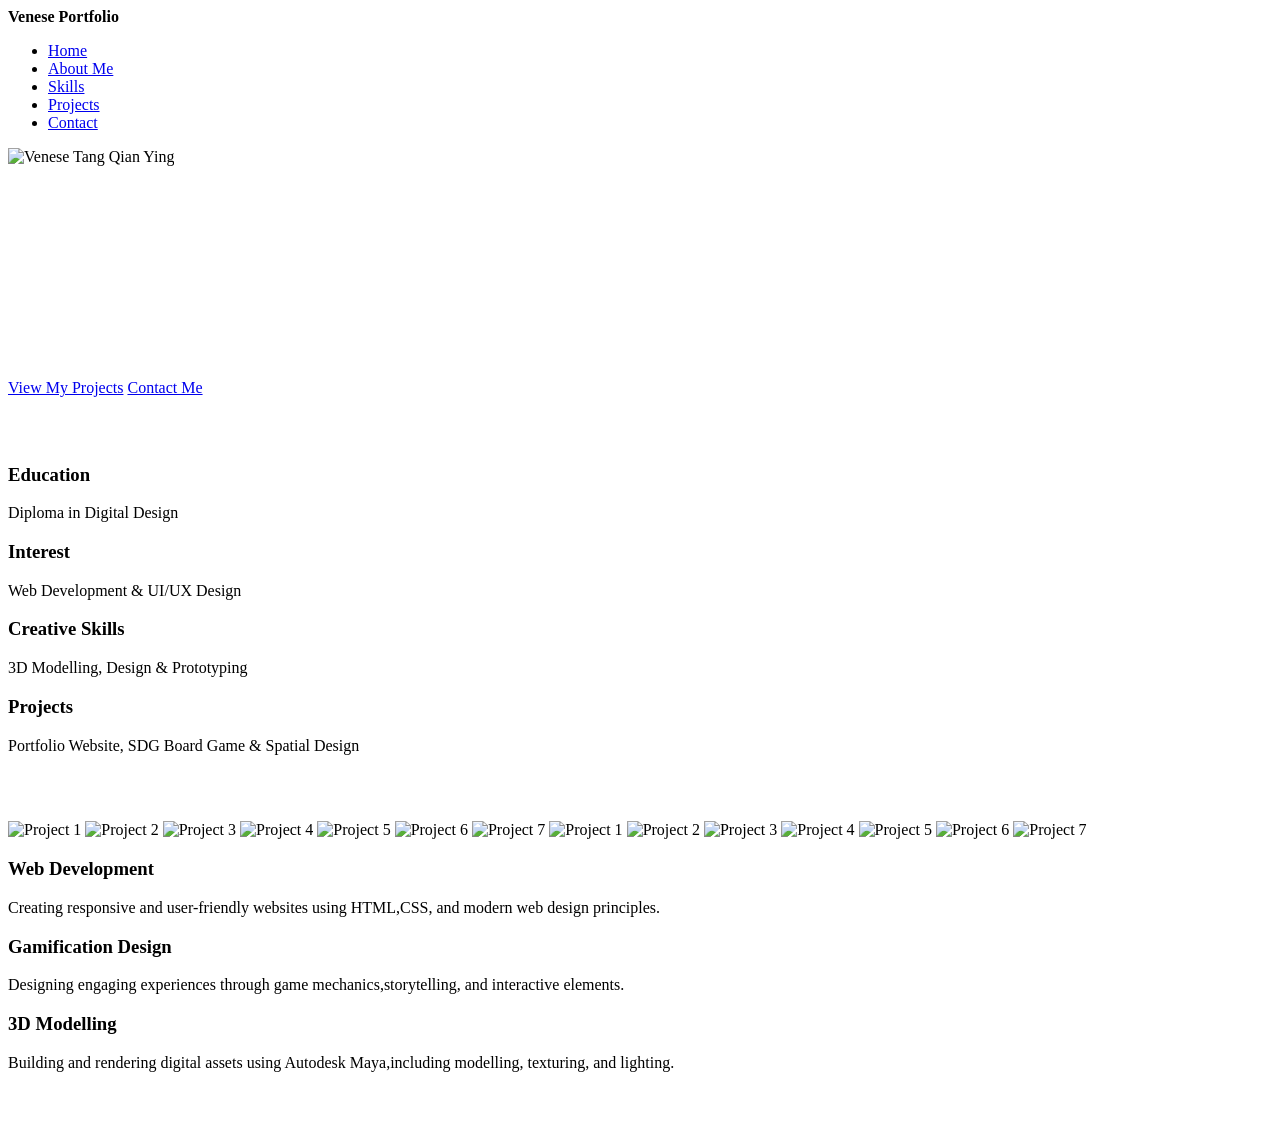
==== index.html @ 3a61f562 "Add files via upload" ====
<!DOCTYPE html>
<html>

<head>
    <title>Venese Portfolio</title>
    <link rel="stylesheet" href="css/style.css">
</head>

<body>

    <nav>
        <div><strong>Venese Portfolio</strong></div>

        <ul>
            <li><a href="index.html">Home</a></li>
            <li><a href="about.html">About Me</a></li>
            <li><a href="skills.html">Skills</a></li>
            <li><a href="projects.html">Projects</a></li>
            <li><a href="contact.html">Contact</a></li>
        </ul>
    </nav>

    <div class="container">

        <!-- Profile Photo -->
        <img src="https://drive.google.com/thumbnail?id=118ywoW-YzQdE_WMt1W-2M6GtYn5sP5jL&sz=w1000"
            alt="Venese Tang Qian Ying" class="profile-pic">

        <!-- Introduction -->
        <h1 class="typing-title" style="color: white;">Hi, I'm Venese</h1>

        <h2 style="color: white;">Digital Design Student & Aspiring Web Developer</h2>

        <p style="color: white;">
            Welcome to my personal portfolio website. I am currently pursuing a Diploma in Digital Design and have a
            strong interest in web development, user experience design, 3D modelling, and digital creativity.
        </p>

        <p style="color: white;">
            Through my academic projects and self-learning journey, I continuously develop my technical and creative
            skills while exploring innovative ways to create engaging digital experiences.
        </p>

        <!-- Buttons -->
        <div class="home-buttons">
            <a class="btn" href="projects.html">View My Projects</a>
            <a class="btn-outline" href="contact.html">Contact Me</a>
        </div>

        <!-- Quick Information -->
        <h2 style="color: white;">Quick Information</h2>

        <div class="info-grid">

            <div class="info-card" style="color: black;">
                <h3>Education</h3>
                <p>Diploma in Digital Design</p>
            </div>

            <div class="info-card" style="color: black;">
                <h3>Interest</h3>
                <p>Web Development & UI/UX Design</p>
            </div>

            <div class="info-card" style="color: black;">
                <h3>Creative Skills</h3>
                <p>3D Modelling, Design & Prototyping</p>
            </div>

            <div class="info-card" style="color: black;">
                <h3>Projects</h3>
                <p>Portfolio Website, SDG Board Game & Spatial Design</p>
            </div>

        </div>

    </div>

    <!-- Highlights -->
    <h2 style="color: white; text-align: center;">What I Do</h2>

    <div class="slider">
        <div class="slide-track">

            <!-- First Set -->
            <img src="https://drive.google.com/thumbnail?id=1QeEW9VCr2vO9DzSqFXHiHbVOhzUhRKcq&sz=w1000" alt="Project 1">
            <img src="https://drive.google.com/thumbnail?id=1vWLcAqC3RbMiVMblybGorfoRTUilL6yx&sz=w1000" alt="Project 2">
            <img src="https://drive.google.com/thumbnail?id=1hRBPiIbOYcpUQiTTBb7l2ttzNnmF0_dG&sz=w1000" alt="Project 3">
            <img src="https://drive.google.com/thumbnail?id=192utRZWGeKHAKlWZVufAhZPVjCO8mm6K&sz=w1000" alt="Project 4">
            <img src="https://drive.google.com/thumbnail?id=1wuuXrYU-xMjxXSxodsRsdSnchEzT-xqG&sz=w1000" alt="Project 5">
            <img src="https://drive.google.com/thumbnail?id=1WGq2Zez9NysBupJLdrsTcGJiHdGychqs&sz=w1000" alt="Project 6">
            <img src="https://drive.google.com/thumbnail?id=1qRtUAQETwH_zWFyH1dz6fNvumj-gXC1E&sz=w1000" alt="Project 7">

            <!-- Duplicate Set -->
            <img src="https://drive.google.com/thumbnail?id=1QeEW9VCr2vO9DzSqFXHiHbVOhzUhRKcq&sz=w1000" alt="Project 1">
            <img src="https://drive.google.com/thumbnail?id=1vWLcAqC3RbMiVMblybGorfoRTUilL6yx&sz=w1000" alt="Project 2">
            <img src="https://drive.google.com/thumbnail?id=1hRBPiIbOYcpUQiTTBb7l2ttzNnmF0_dG&sz=w1000" alt="Project 3">
            <img src="https://drive.google.com/thumbnail?id=192utRZWGeKHAKlWZVufAhZPVjCO8mm6K&sz=w1000" alt="Project 4">
            <img src="https://drive.google.com/thumbnail?id=1wuuXrYU-xMjxXSxodsRsdSnchEzT-xqG&sz=w1000" alt="Project 5">
            <img src="https://drive.google.com/thumbnail?id=1WGq2Zez9NysBupJLdrsTcGJiHdGychqs&sz=w1000" alt="Project 6">
            <img src="https://drive.google.com/thumbnail?id=1qRtUAQETwH_zWFyH1dz6fNvumj-gXC1E&sz=w1000" alt="Project 7">

        </div>
    </div>

    <div class="info-grid">

        <div class="info-card" style="color: black;">
            <h3>Web Development</h3>
            <p>
                Creating responsive and user-friendly websites using HTML,CSS, and modern web design principles.
            </p>
        </div>

        <div class="info-card" style="color: black;">
            <h3>Gamification Design</h3>
            <p>
                Designing engaging experiences through game mechanics,storytelling, and interactive elements.
            </p>
        </div>

        <div class="info-card" style="color: black;">
            <h3>3D Modelling</h3>
            <p>
                Building and rendering digital assets using Autodesk Maya,including modelling, texturing, and lighting.
            </p>
        </div>

    </div>

    <!-- Quote -->
    <div class="quote">
        <p style="color: white;">
            "Learning, creating, and improving one project at a time."
        </p>
    </div>

</body>

</html>
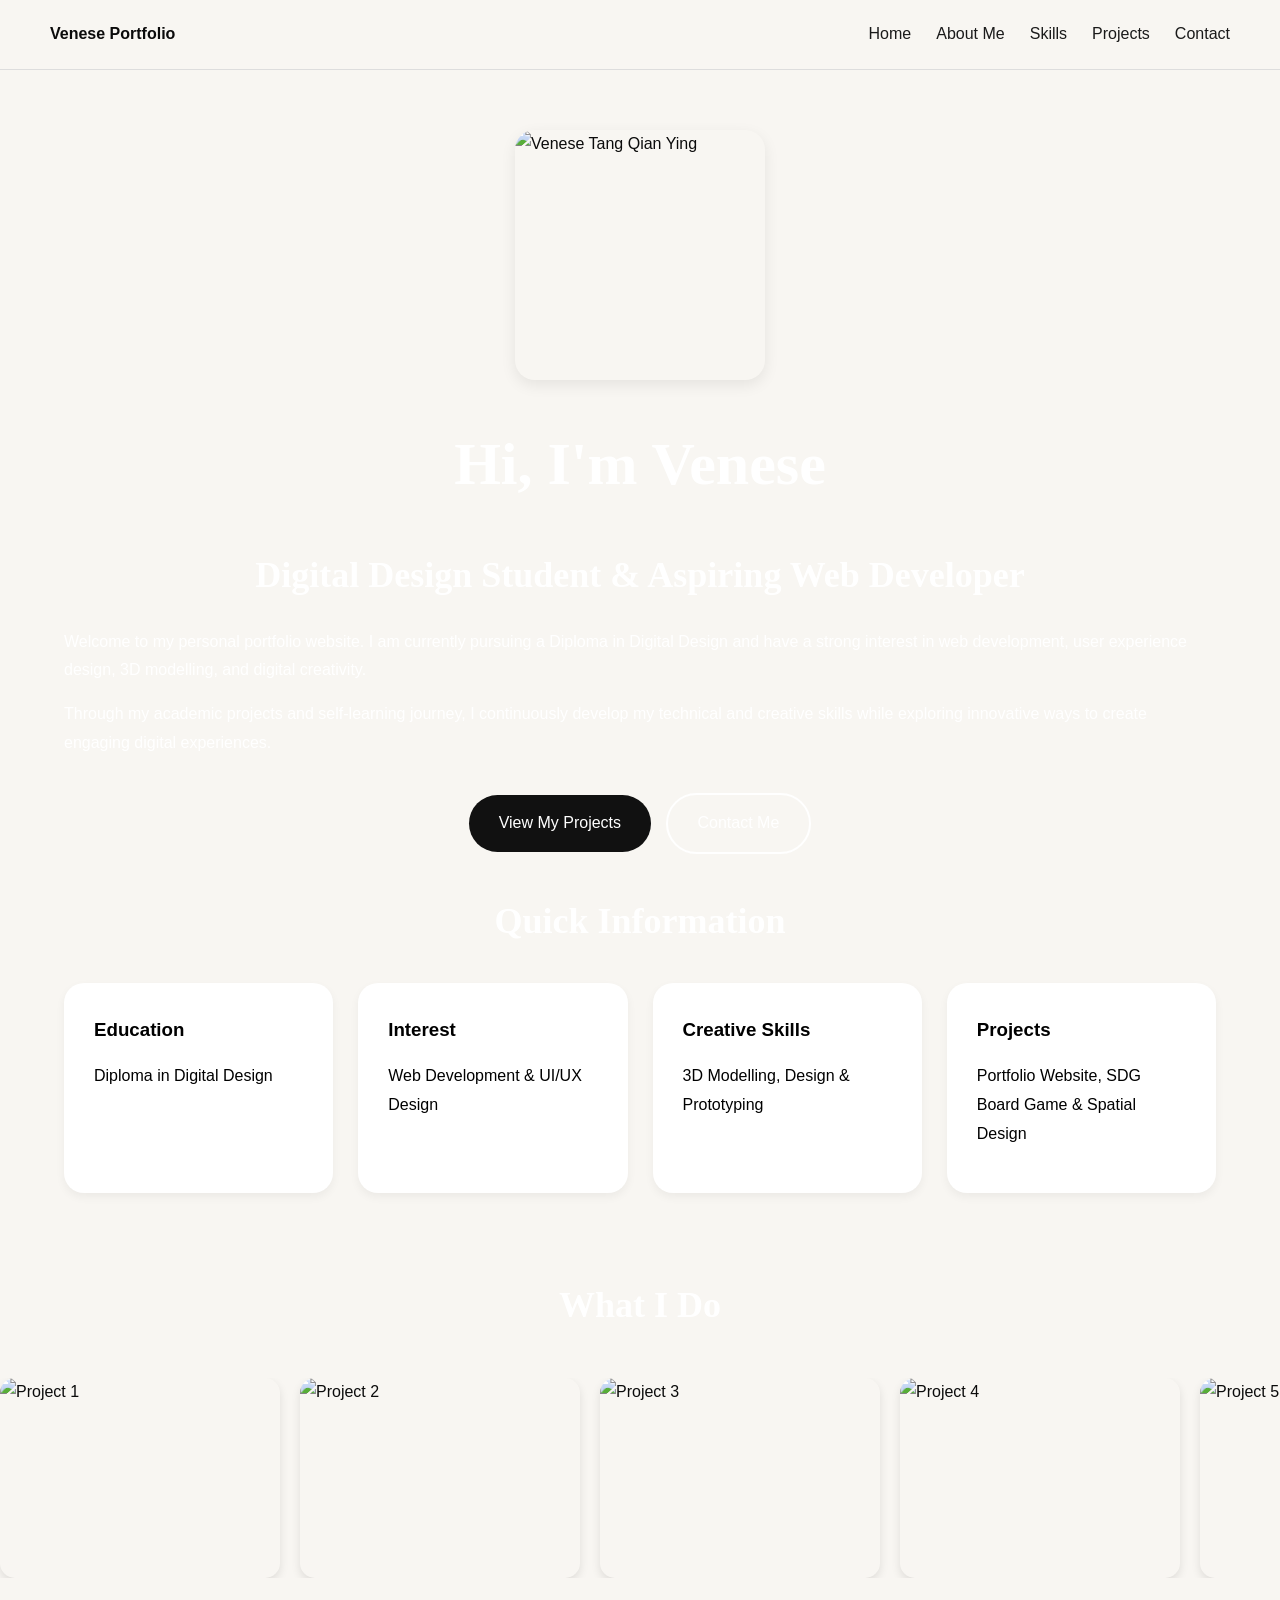
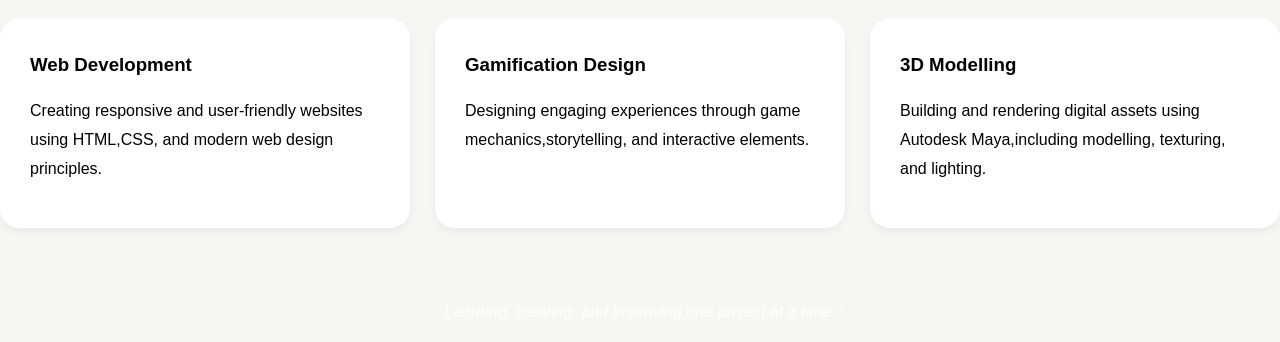
==== commit 066d75a7: "index.html" ====
--- a/index.html
+++ b/index.html
@@ -3,7 +3,7 @@
 
 <head>
     <title>Venese Portfolio</title>
-    <link rel="stylesheet" href="css/style.css">
+    <link rel="stylesheet" href="style.css">
 </head>
 
 <body>
@@ -137,4 +137,4 @@
 
 </body>
 
-</html>+</html>
--- a/style.css
+++ b/style.css
@@ -0,0 +1,630 @@
+@import url('https://fonts.googleapis.com/css2?family=Poppins:wght@300;400;500;600&display=swap');
+
+
+* {
+    margin: 0;
+    padding: 0;
+    box-sizing: border-box;
+}
+
+
+body {
+    font-family: 'Poppins', sans-serif;
+
+    background: #f8f6f2;
+
+    color: rgb(11, 11, 11);
+    line-height: 1.8;
+
+    background-image: url("https://images.unsplash.com/photo-1518156677180-95a2893f3e9f?fm=jpg&q=60&w=3000&auto=format&fit=crop&ixlib=rb-4.1.0&ixid=M3wxMjA3fDB8MHxzZWFyY2h8M3x8YmxhY2slMjBhbmQlMjB3aGl0ZSUyMGFlc3RoZXRpY3xlbnwwfHwwfHx8MA%3D%3D");
+    background-size: cover;
+    background-position: center;
+    background-repeat: no-repeat;
+}
+
+
+nav {
+    background: #f8f6f2;
+    border-bottom: 1px solid #ddd;
+    padding: 20px 50px;
+
+    display: flex;
+    justify-content: space-between;
+    align-items: center;
+
+    position: sticky;
+    top: 0;
+    z-index: 1000;
+}
+
+.logo {
+    font-size: 24px;
+    font-weight: 600;
+}
+
+nav ul {
+    display: flex;
+    list-style: none;
+}
+
+nav ul li {
+    margin-left: 25px;
+}
+
+nav ul li a {
+    color: #1a1a1a;
+    text-decoration: none;
+    font-weight: 500;
+    transition: 0.3s;
+}
+
+nav ul li a:hover {
+    color: #777;
+}
+
+
+.container,
+.contact-container {
+    width: 90%;
+    max-width: 1200px;
+    margin: auto;
+    padding: 60px 0;
+}
+
+
+h1 {
+    text-align: center;
+    margin-bottom: 25px;
+    font-size: 60px;
+    font-family: Georgia, serif;
+}
+
+h2 {
+    text-align: center;
+    margin-bottom: 20px;
+    font-size: 36px;
+    font-family: Georgia, serif;
+}
+
+h3 {
+    margin-bottom: 15px;
+}
+
+p {
+    margin-bottom: 15px;
+}
+
+
+.profile-pic {
+    width: 250px;
+    height: 250px;
+
+    border-radius: 20px;
+
+    display: block;
+
+    margin: 0 auto 30px;
+
+    object-fit: cover;
+
+    box-shadow: 0 5px 15px rgba(0, 0, 0, 0.08);
+}
+
+.home-buttons {
+    text-align: center;
+    margin: 30px 0;
+}
+
+.btn {
+    display: inline-block;
+
+    background: #111;
+    color: white;
+
+    padding: 14px 30px;
+
+    border-radius: 50px;
+
+    text-decoration: none;
+
+    transition: 0.3s;
+
+    margin: 5px;
+}
+
+.btn:hover {
+    transform: translateY(-3px);
+}
+
+.btn-outline {
+
+    display: inline-block;
+
+    border: 2px solid white;
+
+    color: white;
+
+    padding: 14px 30px;
+
+    border-radius: 50px;
+
+    text-decoration: none;
+
+    transition: 0.3s;
+
+    margin: 5px;
+
+}
+
+.btn-outline:hover {
+    background: #111;
+    color: white;
+}
+
+
+.info-grid,
+.skills-grid {
+    display: grid;
+
+    grid-template-columns:
+        repeat(auto-fit, minmax(250px, 1fr));
+
+    gap: 25px;
+
+    margin-top: 30px;
+}
+
+
+.card,
+.info-card,
+.skill-card {
+
+    background: white;
+
+    padding: 30px;
+
+    border-radius: 20px;
+
+    box-shadow:
+        0 4px 10px rgba(0, 0, 0, 0.05);
+
+    transition: 0.4s;
+
+    margin-bottom: 20px;
+}
+
+.card:hover,
+.info-card:hover,
+.skill-card:hover {
+
+    transform: translateY(-8px);
+
+    box-shadow:
+        0 10px 20px rgba(0, 0, 0, 0.08);
+}
+
+.card h3,
+.skill-card h3 {
+    margin-bottom: 15px;
+}
+
+/* =========================
+   SKILLS
+========================= */
+
+.skill-card ul {
+    list-style: none;
+}
+
+.skill-card li {
+
+    padding: 10px 0;
+
+    border-bottom: 1px solid #eee;
+}
+
+.skill-card li:last-child {
+    border-bottom: none;
+}
+
+
+.project-img {
+
+    width: 100%;
+
+    border-radius: 15px;
+
+    margin: 15px 0;
+
+    transition: 0.4s;
+}
+
+.project-img:hover {
+
+    transform: scale(1.02);
+}
+
+
+.quote {
+
+    text-align: center;
+
+    margin-top: 50px;
+
+    font-style: italic;
+
+    color: #666;
+}
+
+
+.contact-info {
+
+    background: white;
+
+    padding: 25px;
+
+    border-radius: 20px;
+
+    margin-bottom: 25px;
+
+    box-shadow:
+        0 4px 10px rgba(0, 0, 0, 0.05);
+}
+
+.contact-box {
+
+    background: white;
+
+    padding: 35px;
+
+    border-radius: 20px;
+
+    box-shadow:
+        0 4px 10px rgba(0, 0, 0, 0.05);
+}
+
+.contact-box form {
+
+    display: flex;
+
+    flex-direction: column;
+}
+
+.contact-box label {
+
+    margin-top: 15px;
+
+    margin-bottom: 8px;
+
+    font-weight: 600;
+}
+
+.contact-box input,
+.contact-box textarea {
+
+    padding: 14px;
+
+    border: 1px solid #ddd;
+
+    border-radius: 10px;
+
+    font-size: 16px;
+}
+
+.contact-box button {
+
+    margin-top: 20px;
+
+    width: 200px;
+
+    padding: 14px;
+
+    background: #111;
+
+    color: white;
+
+    border: none;
+
+    border-radius: 50px;
+
+    cursor: pointer;
+
+    transition: 0.3s;
+}
+
+.contact-box button:hover {
+
+    background: #333;
+}
+
+
+.hero {
+
+    display: flex;
+
+    justify-content: space-between;
+
+    align-items: center;
+
+    gap: 60px;
+
+    width: 90%;
+
+    max-width: 1200px;
+
+    margin: 80px auto;
+}
+
+.hero-text {
+
+    flex: 1;
+}
+
+.hero-text h1 {
+
+    font-size: 70px;
+
+    text-align: left;
+
+    line-height: 1.1;
+}
+
+.hero-description {
+
+    color: #666;
+
+    margin: 20px 0;
+}
+
+.hero-image {
+
+    flex: 1;
+
+    text-align: center;
+}
+
+.hero-image img {
+
+    width: 100%;
+
+    max-width: 450px;
+
+    border-radius: 20px;
+}
+
+
+.about-page {
+
+    width: 90%;
+
+    max-width: 1200px;
+
+    margin: 80px auto;
+
+    display: grid;
+
+    grid-template-columns: 1fr 1fr;
+
+    gap: 60px;
+}
+
+.about-info {
+
+    border-bottom: 1px solid #ddd;
+
+    padding-bottom: 20px;
+
+    margin-bottom: 20px;
+}
+
+
+.values {
+
+    width: 90%;
+
+    max-width: 1200px;
+
+    margin: 80px auto;
+}
+
+.value-grid {
+
+    display: grid;
+
+    grid-template-columns:
+        repeat(auto-fit, minmax(250px, 1fr));
+
+    gap: 25px;
+}
+
+.value-card {
+
+    background: white;
+
+    padding: 25px;
+
+    border-radius: 20px;
+
+    box-shadow:
+        0 4px 10px rgba(0, 0, 0, 0.05);
+}
+
+
+.projects-page {
+
+    text-align: center;
+    width: 90%;
+    max-width: 1200px;
+    margin: 80px auto;
+}
+
+.project-item {
+
+    width: 90%;
+    max-width: 1200px;
+    margin: 80px auto;
+    display: grid;
+    grid-template-columns: 1fr 1fr;
+    gap: 50px;
+    align-items: center;
+}
+
+.project-image img {
+
+    width: 100%;
+
+    border-radius: 20px;
+}
+
+.project-content h2 {
+
+    text-align: left;
+}
+
+
+.gallery {
+
+    width: 90%;
+
+    max-width: 1200px;
+
+    margin: 80px auto;
+}
+
+
+footer {
+
+    text-align: center;
+
+    padding: 40px;
+
+    margin-top: 60px;
+
+    border-top: 1px solid #ddd;
+
+    color: #666;
+}
+
+
+.card,
+.info-card,
+.skill-card,
+.value-card {
+
+    animation: fadeIn 1s ease-in;
+}
+
+@keyframes fadeIn {
+
+    from {
+
+        opacity: 0;
+
+        transform: translateY(20px);
+    }
+
+    to {
+
+        opacity: 1;
+
+        transform: translateY(0);
+    }
+}
+
+@media(max-width:768px) {
+
+    nav {
+
+        flex-direction: column;
+    }
+
+    nav ul {
+
+        margin-top: 15px;
+
+        flex-wrap: wrap;
+
+        justify-content: center;
+    }
+
+    nav ul li {
+        margin: 8px;
+    }
+
+    h1 {
+        font-size: 40px;
+    }
+
+    .hero {
+
+        flex-direction: column;
+        text-align: center;
+    }
+
+    .hero-text h1 {
+
+        text-align: center;
+        font-size: 50px;
+    }
+
+    .about-page,
+    .project-item {
+        grid-template-columns: 1fr;
+    }
+
+}
+
+.gallery {
+
+    width: 90%;
+
+    max-width: 1200px;
+
+    margin: 80px auto;
+
+    text-align: center;
+}
+
+.gallery h2 {
+
+    margin-bottom: 30px;
+}
+
+
+.slider {
+    width: 100%;
+    overflow: hidden;
+    margin: 40px 0;
+}
+
+.slide-track {
+    display: flex;
+    width: max-content;
+    animation: scroll 20s linear infinite;
+}
+
+.slide-track img {
+    width: 280px;
+    height: 200px;
+    object-fit: cover;
+    border-radius: 15px;
+    margin-right: 20px;
+    flex-shrink: 0;
+
+    box-shadow: 0 4px 10px rgba(0, 0, 0, 0.1);
+    transition: 0.3s;
+}
+
+.slide-track img:hover {
+    transform: scale(1.05);
+}
+
+@keyframes scroll {
+    from {
+        transform: translateX(0);
+    }
+
+    to {
+        transform: translateX(-50%);
+    }
+}
